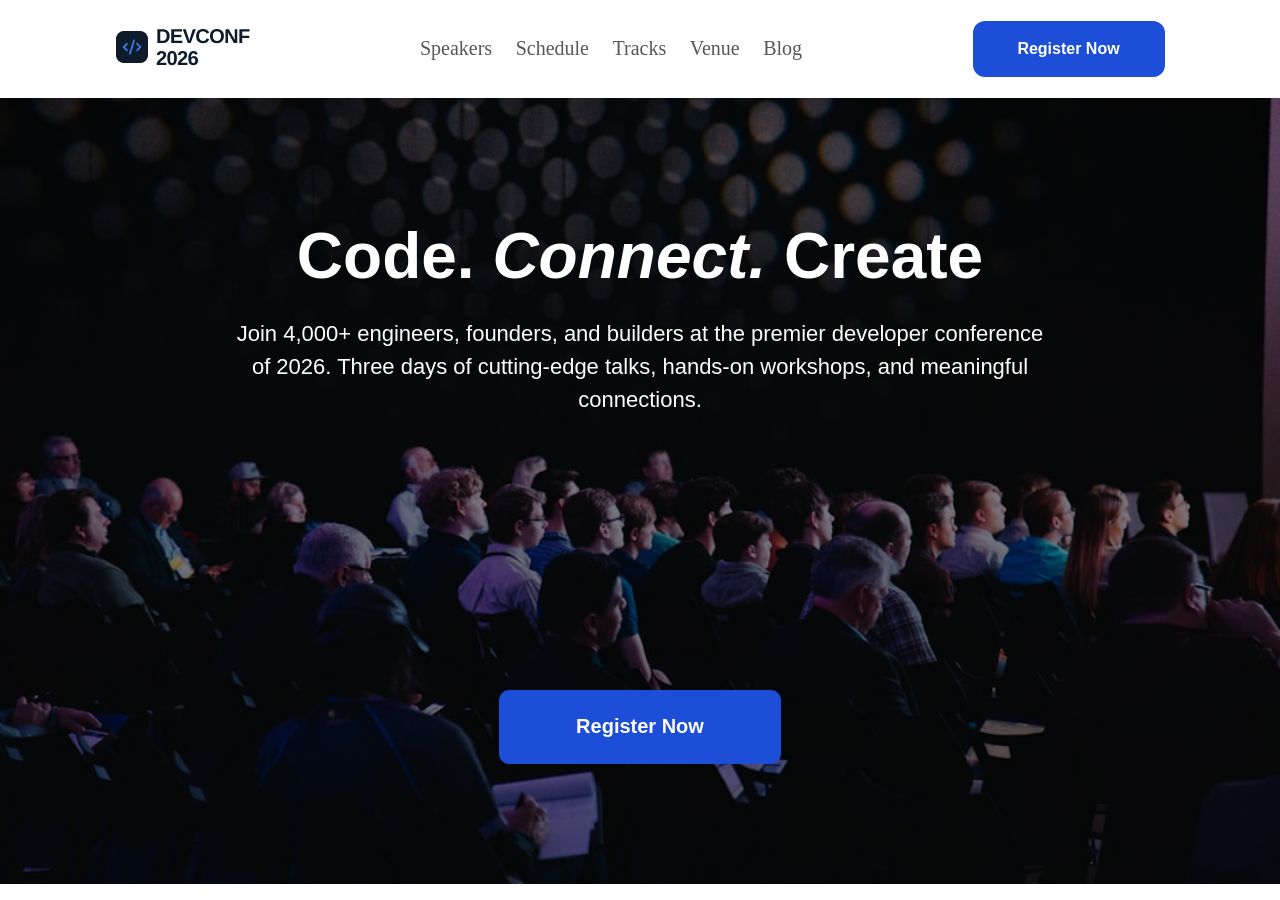
==== index.html @ 6b86a0ce "banner update" ====
<!DOCTYPE html>
<html lang="en">
<head>
    <meta charset="UTF-8">
    <meta name="viewport" content="width=device-width, initial-scale=1.0">
    <title>Document</title>
    <link rel="stylesheet" href="./style.css">
</head>
<body>
    <header>
        <section>
        <nav>
            <div class="logo">
                <img src="./assets/logo.png" alt="Devconf 2026 Logo">
            </div>
            <div>
            <ul class="nav-links">
                <li><a href="#">Speakers</a></li>
                <li><a href="#">Schedule</a></li>
                <li><a href="#">Tracks</a></li>
                <li><a href="#">Venue</a></li>
                <li><a href="#">Blog</a></li>
            </ul>
        </div>
        <div>
            <button class="register-btn">Register Now</button>
        </div>
        </nav>
        </section>
    </header>
    <!--banner-->
    <main>
        <section class="banner">
            <div class="banner-content">
                <h1>Code. <span class="italic-text">Connect.</span>&nbsp;Create </h1>
                <p>Join 4,000+ engineers, founders, 
                and builders at the premier developer 
                conference of 2026. Three days of cutting-edge
                talks, hands-on workshops, and meaningful 
                connections.</p>
                <button class="register-btn">Register Now</button>
            </div>

        </section>
    </main>
    
    
</body>
</html>
---- style.css ----
* {
    margin: 0;
    padding: 0;
    box-sizing: border-box;
}
nav{
    background-color: #ffffff;
    display: flex;
    justify-content: space-between;
    align-items: center;
    padding: 23.5px 115.5px 24.5px 115.5px;
    height: 50px;
    box-sizing: content-box;
}
.nav-links a{
    color: #575757;
    text-decoration: none;
    font-size: 20px;
}
ul{
    display: flex;
    justify-content: space-between;
    list-style-type: none;
    gap: 23.5px;
}
.register-btn{
    background-color: #1d4ed8;
    color: #ffffff;
    display: flex;
    justify-content: center;
    align-items: center;
    border-radius: 12px;
    width: 192px;
    height: 56px;
    border: none;
    font-size: 16px;
    font-weight: bold;
    font-family: sans-serif;
    cursor: pointer;
}
/* hero banner */
.banner{
    background-image: linear-gradient(rgba(0, 0, 0, 0.5), rgba(0, 0, 0, 0.5)), url('./assets/banner.jpg');
    background-size: cover;
    background-position: center;
    background-repeat: no-repeat;
    width: 100%;
    height:786px;
    
    display: flex;
    justify-content: center;
    align-items: center;
    text-align: center;
}
.banner-content h1{
    color:#ffffff;
    font-size: 64px;
    font-family: sans-serif;
    margin: 0;
}
.banner-content p{
    color:#ffffff;
    font-size: 22px;
    line-height: 1.5;
    font-family: Inter, sans-serif;
    margin: 0;
    max-width: 829px;
}
.italic-text{
    font-style: italic;
}
.banner-content .register-btn {
    width: 282px;
    height: 74px;
    background-color: #1d4ed8;
    color: #ffffff;
    border-radius: 10px;
    border: none;
    font-size: 20px;
    font-weight: bold;
    cursor: pointer;
    font-family: sans-serif;
    display: flex;
    justify-content: center;
    align-items: center;


    margin-top: 250px;
}
.banner-content{
    width: 830px;
    display: flex;
    flex-direction: column;
    justify-content: center;
    align-items: center;
    text-align: center;
    gap: 24px;
}
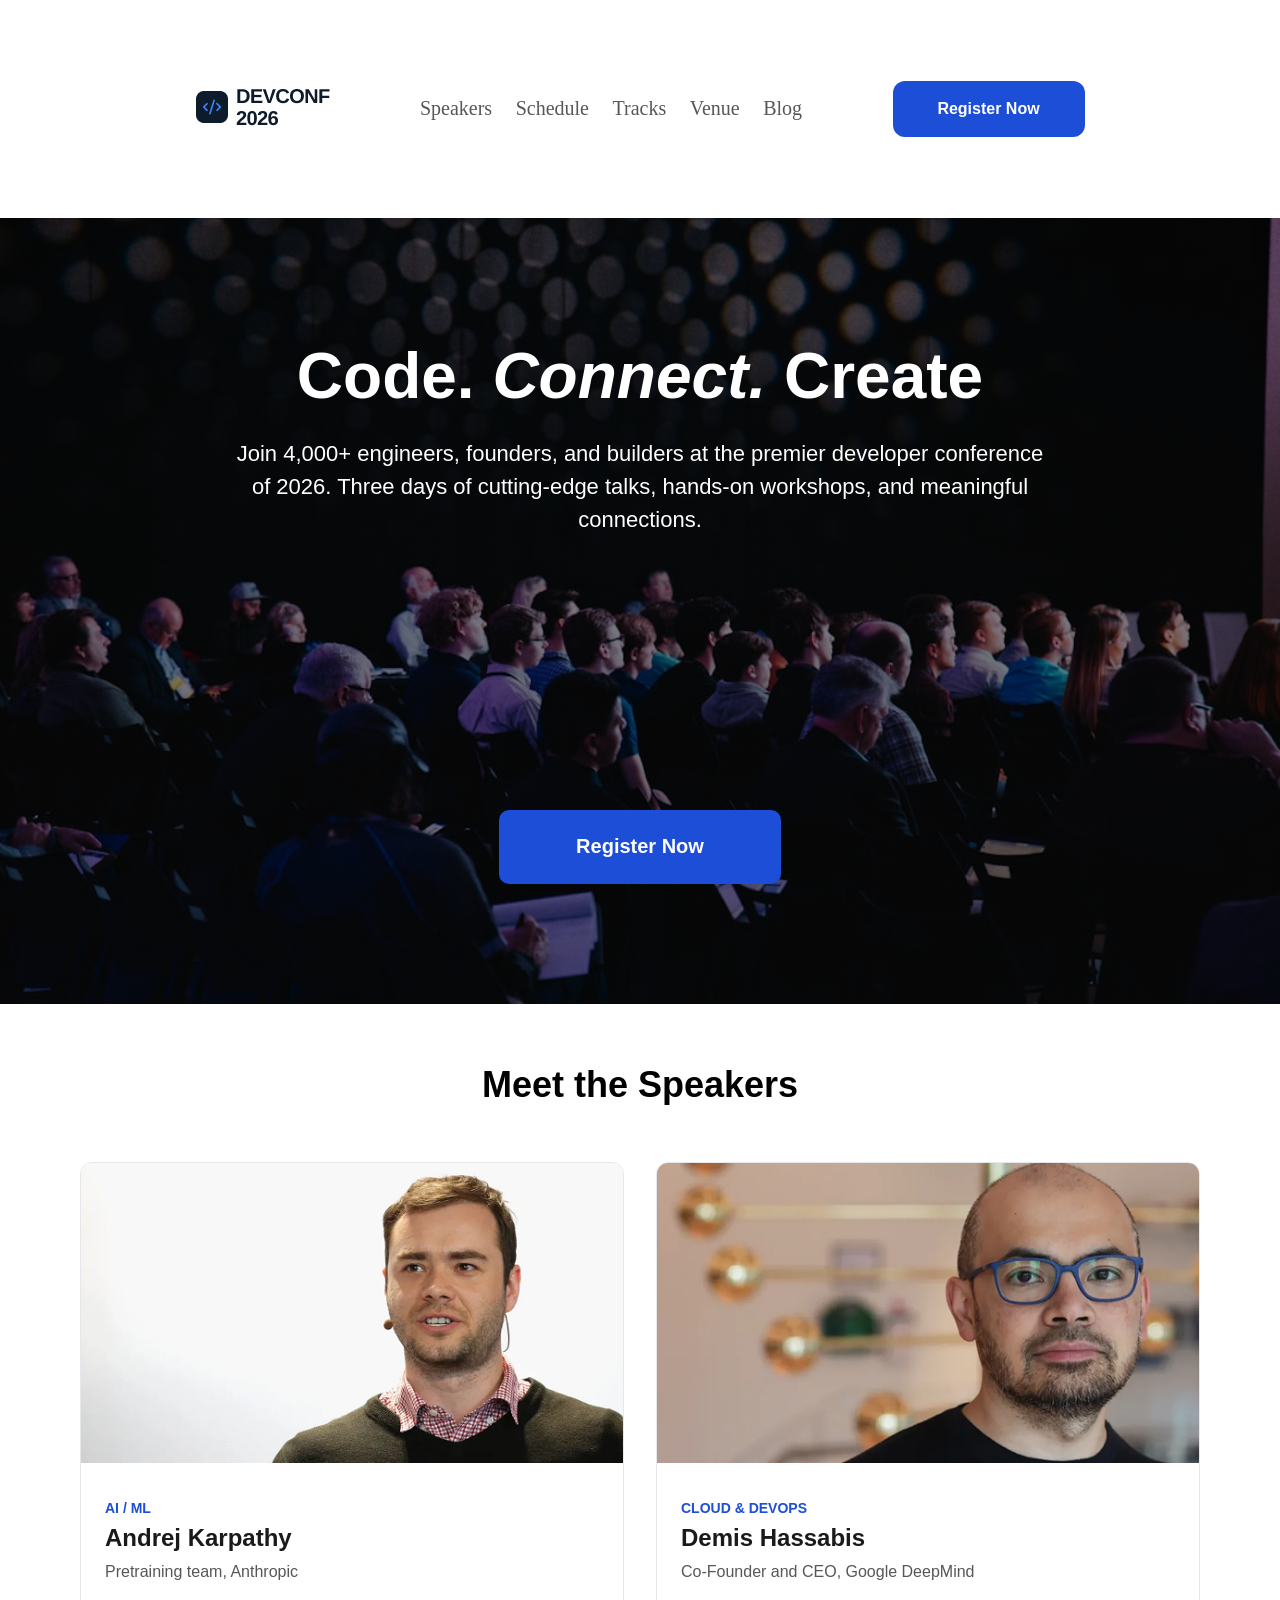
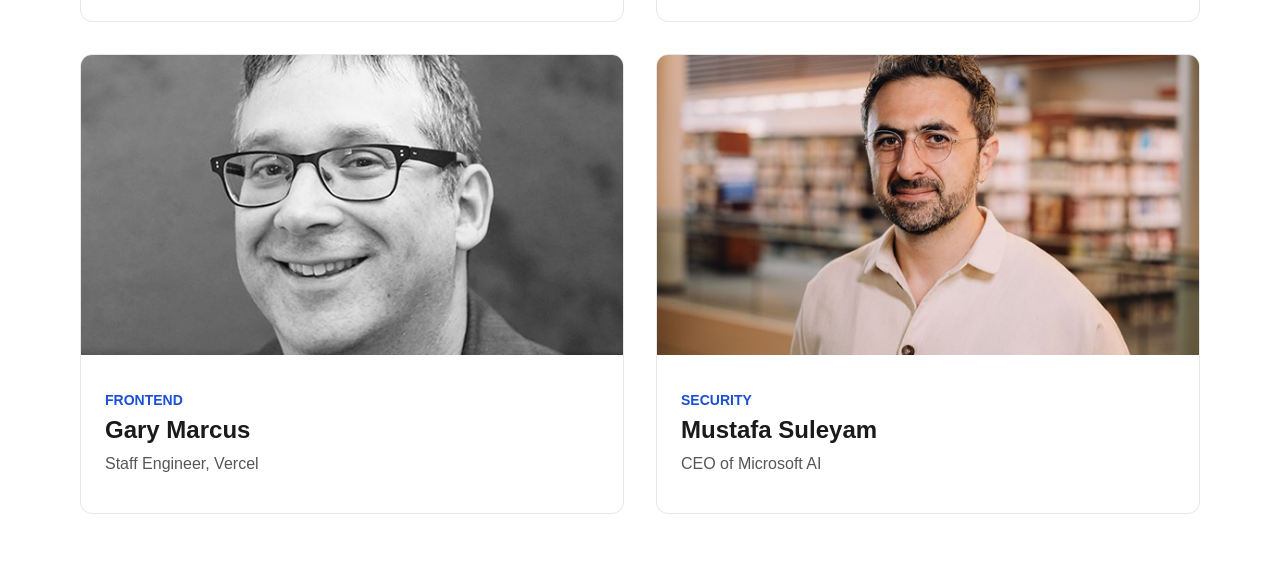
==== commit 9fbd6c4f: "meet the speaker" ====
--- a/index.html
+++ b/index.html
@@ -32,7 +32,9 @@
     <main>
         <section class="banner">
             <div class="banner-content">
-                <h1>Code. <span class="italic-text">Connect.</span>&nbsp;Create </h1>
+                <h1>Code. <span class="italic-text">Connect.</span>
+                <span class="create-text">Create</span>
+            </h1>
                 <p>Join 4,000+ engineers, founders, 
                 and builders at the premier developer 
                 conference of 2026. Three days of cutting-edge
@@ -43,6 +45,57 @@
 
         </section>
     </main>
+    <!--meet the speakers-->
+    <section>
+        <h2>Meet the Speakers</h2>
+        <div class="Speaker-grid">
+            <!--card 1-->
+            <div class="speaker-card">
+                <img src="./assets/andrej.png" alt="Speaker 1">
+                <div class="speaker-info">
+                    <span class="track">AI / ML</span>
+                    <h3 class="speaker-name">Andrej Karpathy</h3>
+                    <p class="speaker-title">Pretraining team, Anthropic</p>
+                </div>
+            </div>
+            <!--card 2-->
+            <div class="speaker-card">
+                <img src="./assets/demis.png" alt="Speaker 2">
+                <div class="speaker-info">
+                    <span class="track">CLOUD & DEVOPS</span>
+                    <h3 class="speaker-name">Demis Hassabis</h3>
+                    <p class="speaker-title">Co-Founder and CEO, Google DeepMind</p>
+                    </div>
+
+            </div>
+            <!--card 3-->
+            <div class="speaker-card">
+                <img src="./assets/gary.png" alt="Speaker 3">
+                <div class="speaker-info">
+                    <span class="track">FRONTEND</span>
+                    <h3 class="speaker-name">Gary Marcus</h3>
+                    <p class="speaker-title">Staff Engineer, Vercel</p>
+                </div>
+                </div>
+                <!--card 4-->
+                <div class="speaker-card">
+                    <img src="./assets/mustafa.png" alt="Speaker 4">
+                    <div class="speaker-info">
+                        <span class="track">SECURITY</span>
+                        <h3 class="speaker-name">Mustafa Suleyam</h3>
+                        <p class="speaker-title">CEO of Microsoft AI</p>
+                    </div>
+                
+
+            
+        </div>
+
+
+    </section>
+
+
+
+
     
     
 </body>
--- a/style.css
+++ b/style.css
@@ -96,3 +96,74 @@
     text-align: center;
     gap: 24px;
 }
+/* meet the speakers */
+
+section{
+    max-width: 1440px;
+    margin: 0 auto;
+    padding: 60px 80px;
+}
+
+h2 {
+    text-align: center;
+    font-size: 36px;
+    font-weight: bold;
+    color: #000102;
+    margin-bottom: 56px;
+    font-family: sans-serif;
+}
+
+/*2x2 grid */
+.Speaker-grid {
+    display: grid;
+    grid-template-columns: repeat(2, 1fr);
+    gap: 32px;
+    justify-items: center;
+}
+.speaker-card {
+    width: 100%;
+    max-width: 644px;
+    height: 460px;
+    background-color: #ffffff;
+    border: 1px solid #e5e7eb;
+    border-radius: 12px;
+    overflow: hidden;
+    display: flex;
+    flex-direction: column;
+}
+.speaker-card img {
+    width: 100%;
+    height: 300px;
+    object-fit: cover;
+    display: block;
+}
+.speaker-info {
+    padding: 24px;
+    font-family: sans-serif;
+    display: flex;
+    flex-direction: column;
+    justify-content: center;
+    flex-grow: 1;
+}
+.track {
+    display: block;
+    font-size: 14px;
+    font-weight: bold;
+    color: #1d4ed8;
+    text-transform: uppercase;
+    letter-spacing: 0.5;
+    margin-bottom: 8px;
+}
+.speaker-name {
+    margin: 0 0 8px 0;
+    font-size: 24px;
+    font-weight: bold;
+    color: #1a1a1a;
+}
+.speaker-title{
+    margin: 0;
+    font-size: 16px;
+    color: #575757;
+    line-height: 1.5;
+
+}
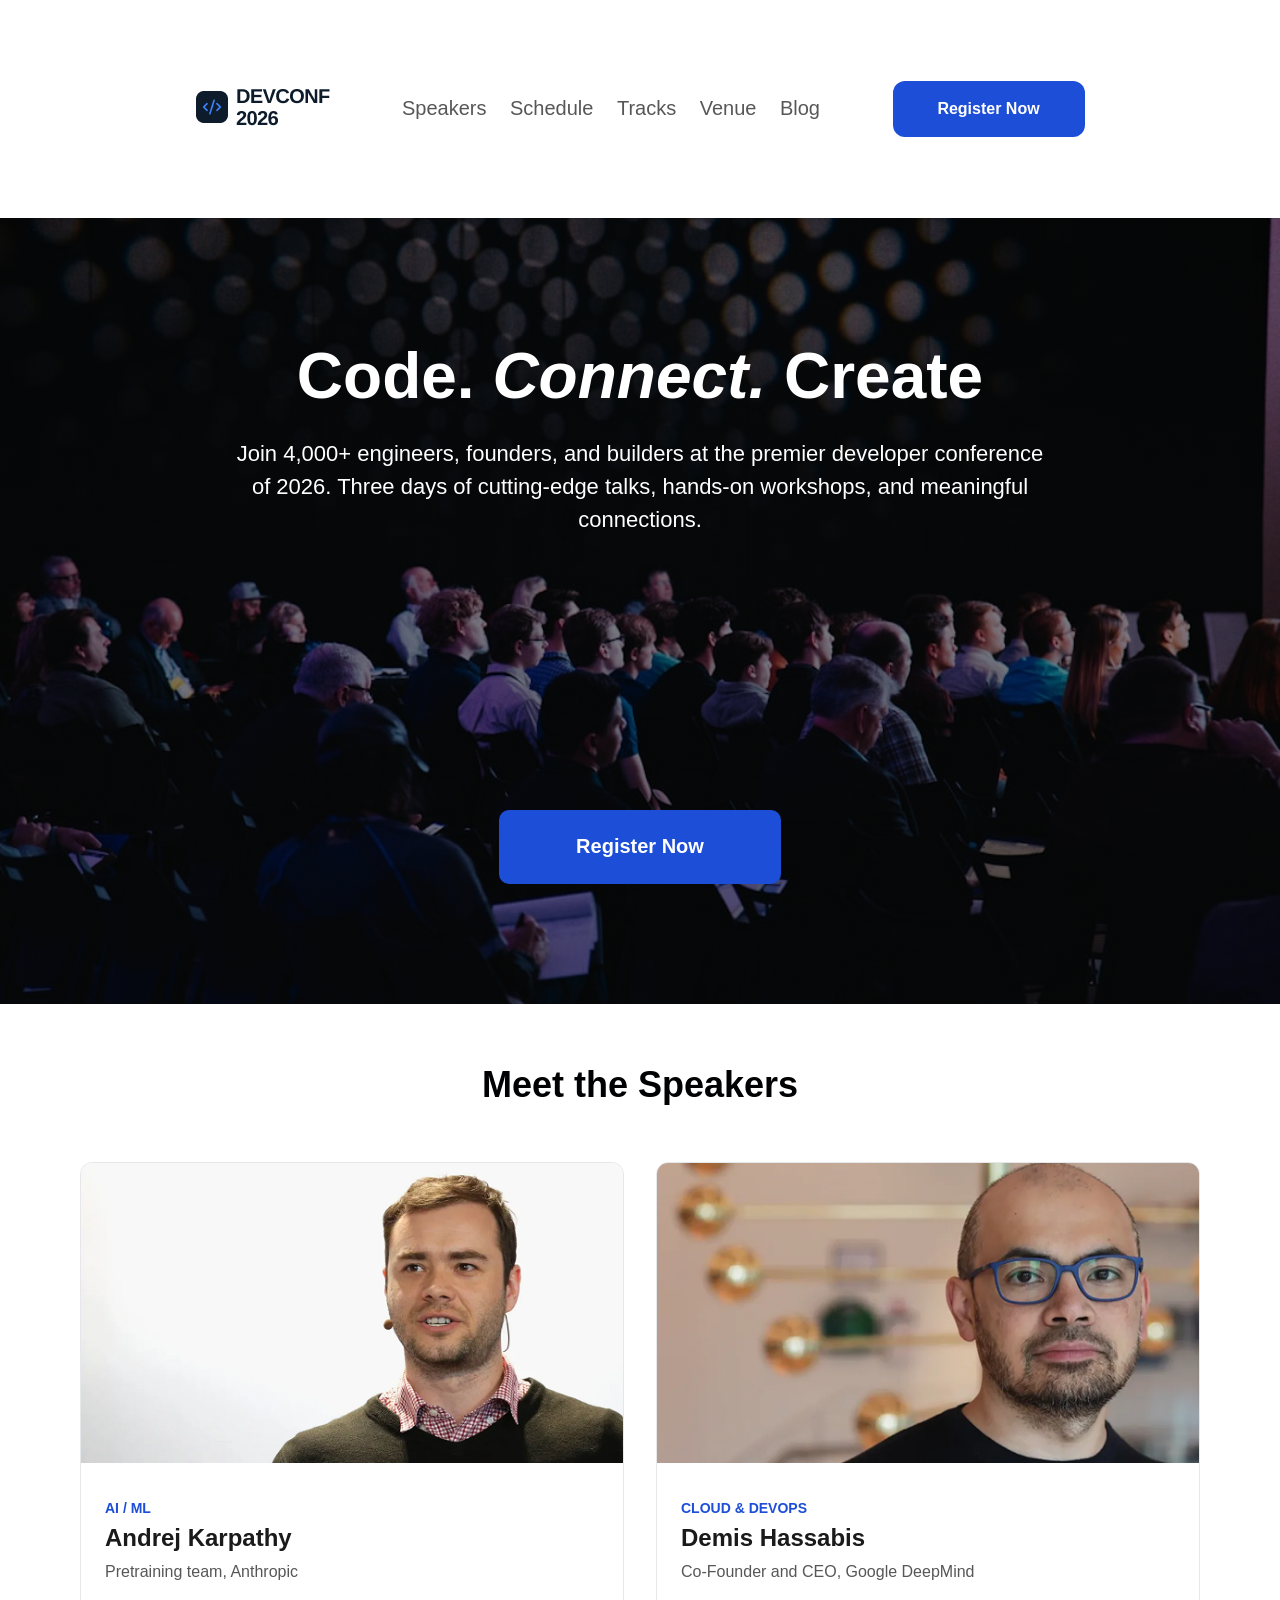
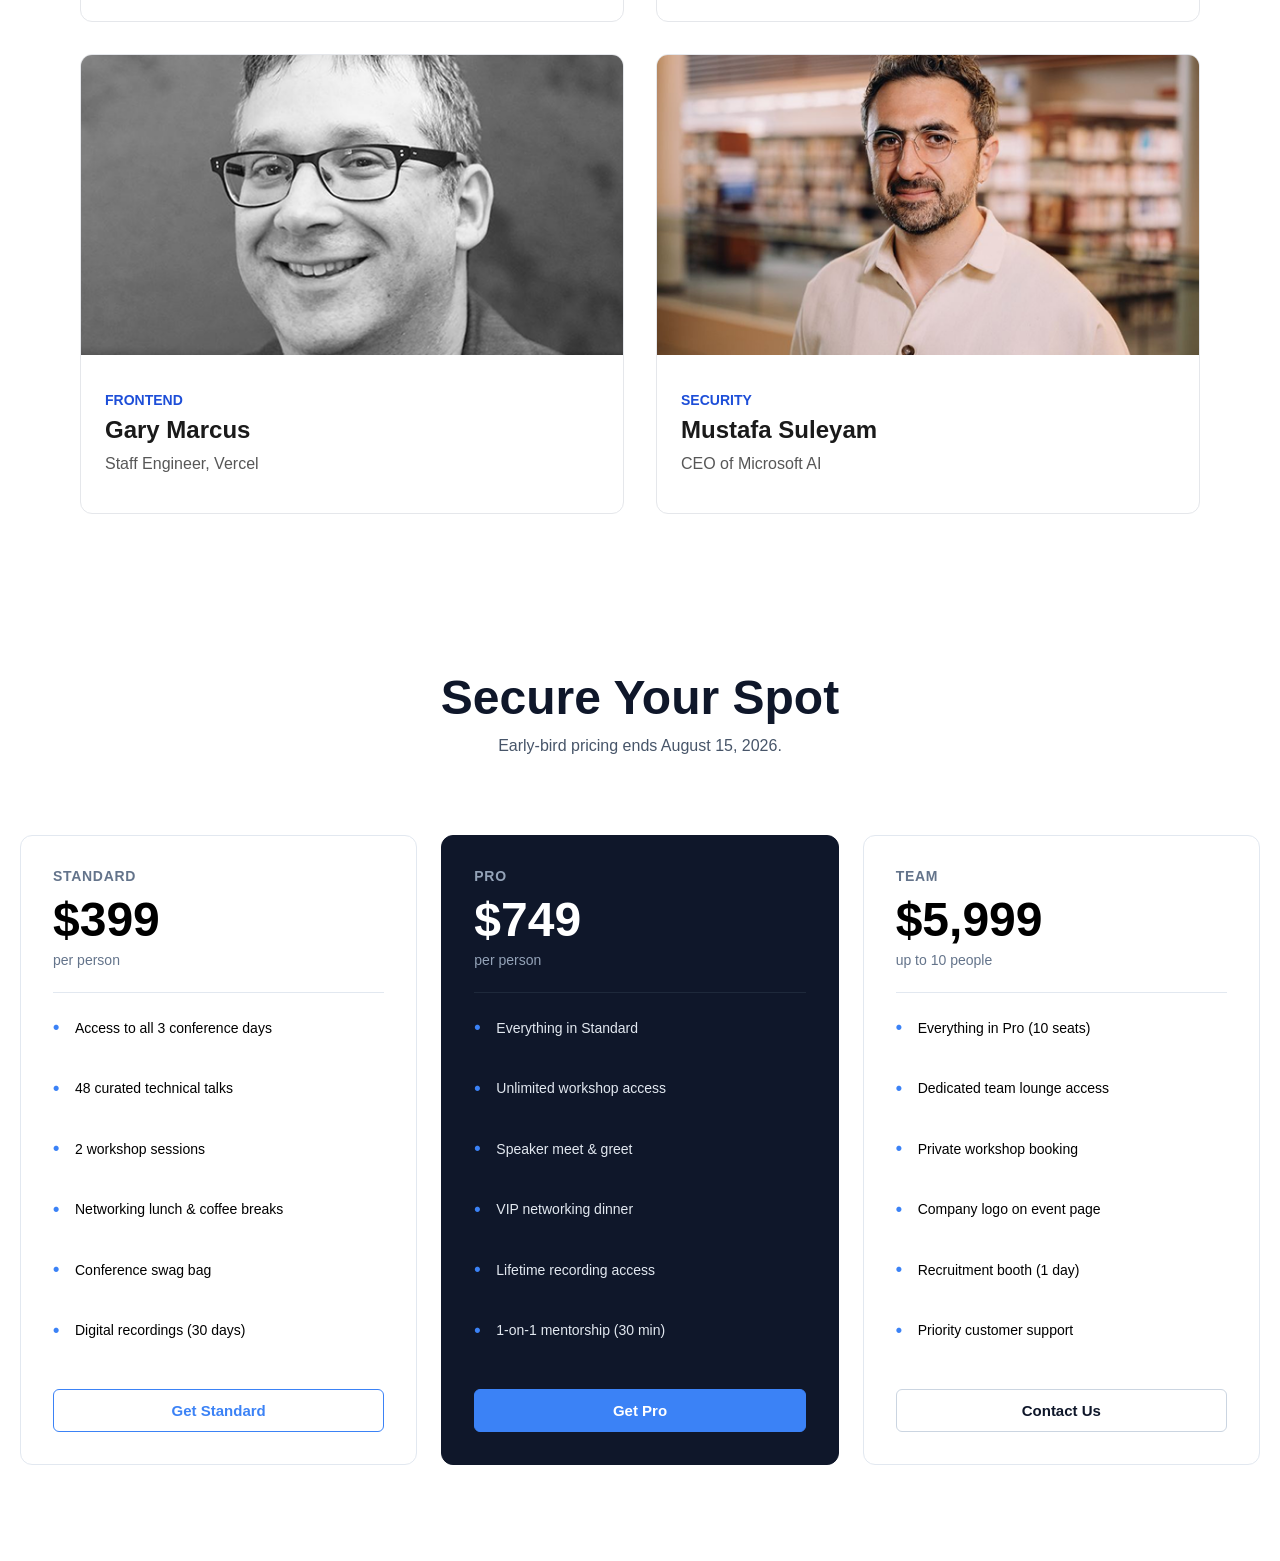
==== commit 69bcd28e: "card update" ====
--- a/index.html
+++ b/index.html
@@ -77,20 +77,89 @@
                     <p class="speaker-title">Staff Engineer, Vercel</p>
                 </div>
                 </div>
-                <!--card 4-->
-                <div class="speaker-card">
-                    <img src="./assets/mustafa.png" alt="Speaker 4">
-                    <div class="speaker-info">
-                        <span class="track">SECURITY</span>
-                        <h3 class="speaker-name">Mustafa Suleyam</h3>
-                        <p class="speaker-title">CEO of Microsoft AI</p>
-                    </div>
-                
-
-            
+            <!--card 4-->
+            <div class="speaker-card">
+                <img src="./assets/mustafa.png" alt="Speaker 4">
+                <div class="speaker-info">
+                    <span class="track">SECURITY</span>
+                    <h3 class="speaker-name">Mustafa Suleyam</h3>
+                    <p class="speaker-title">CEO of Microsoft AI</p>
+                </div>
+            </div>
         </div>
 
 
+    </section>
+
+    <!--secure spot section-->
+
+    <section class="pricing-section">
+        <div class="pricing-header">
+            <h2>
+                Secure Your Spot
+            </h2>
+            <p>
+                Early-bird pricing ends August 15, 2026.
+            </p>
+            </div>
+
+            <div class="pricing-cards">
+                <div class="card">
+                <!--standard-->
+                <div class="plan-name">STANDARD</div>
+                <div class="plan-price">$399</div>
+                <div class="plan-subtitle">per person</div>
+                <hr class="divider">
+                <ul class="features">
+                    <li>Access to all 3 conference days</li>
+                    <li>48 curated technical talks</li>
+                    <li>2 workshop sessions</li>
+                    <li>Networking lunch & coffee breaks</li>
+                    <li>Conference swag bag</li>
+                    <li>Digital recordings (30 days)</li>
+
+                </ul>
+                <a href="#" class="btn btn-standard">Get Standard</a>
+                </div>
+
+            <!--pro plan-->
+            <div class="card pro">
+                <div class="plan-name">PRO</div>
+                <div class="plan-price">$749</div>
+                <div class="plan-subtitle">per person</div>
+                <hr class="divider">
+                <ul class="features">
+                <li>Everything in Standard</li>
+                <li>Unlimited workshop access</li>
+                <li>Speaker meet & greet</li>
+                <li>VIP networking dinner</li>
+                <li>Lifetime recording access</li>
+                <li>1-on-1 mentorship (30 min)</li>
+
+                </ul>
+                <a href="#" class="btn btn-pro">Get Pro</a>
+
+
+            </div>
+
+            <!--team plan-->
+            <div class="card">
+                <div class="plan-name">TEAM</div>
+                <div class="plan-price">$5,999</div>
+                <div class="plan-subtitle">up to 10 people</div>
+                <hr class="divider">
+                <ul class="features">
+                    <li>Everything in Pro (10 seats)</li>
+                    <li>Dedicated team lounge access</li>
+                    <li>Private workshop booking</li>
+                    <li>Company logo on event page</li>
+                    <li>Recruitment booth (1 day)</li>
+                    <li>Priority customer support</li>
+
+                </ul>
+                <a href="#" class="btn btn-team">Contact Us</a>
+            </div>
+        </div>
     </section>
 
 
--- a/style.css
+++ b/style.css
@@ -2,6 +2,9 @@
     margin: 0;
     padding: 0;
     box-sizing: border-box;
+}
+body {
+    font-family: 'Inter', sans-serif;
 }
 nav{
     background-color: #ffffff;
@@ -166,4 +169,158 @@
     color: #575757;
     line-height: 1.5;
 
+}
+
+
+.pricing-section{
+    max-width: 1320px;
+    margin: 0 auto;
+    padding: 96px 20px;
+    text-align: center;
+
+}
+.pricing-header h2{
+    font-size: 48px;
+    font-weight: 700;
+    margin: 0 0 12px 0;
+    color: #0f172a;
+
+}
+.pricing-header p{
+    font-size: 16px;
+    color: #475569;
+    margin: 0 0 80px 0;
+
+}
+.pricing-cards {
+    display: flex;
+    flex-direction: column;
+    gap: 24px;
+    justify-content: center;
+    align-items: stretch;
+}
+@media (min-width: 768px) {
+    .pricing-cards {
+        flex-direction: row;
+    }
+}
+
+.card {
+    background: #ffffff;
+    border: 1px solid #e2e8f0;
+    border-radius: 12px;
+    padding: 32px;
+    flex: 1;
+    max-width: 400px;
+    margin: 0 auto;
+    text-align: left;
+    display: flex;
+    flex-direction: column;
+}
+
+/* Highlighted Pro Card */
+.card.pro {
+    background: #0f172a;
+    color: #ffffff;
+    border-color: #0f172a;
+}
+
+.plan-name {
+    font-size: 14px;
+    font-weight: 600;
+    text-transform: uppercase;
+    letter-spacing: 0.05em;
+    color: #64748b;
+    margin-bottom: 12px;
+}
+.card.pro .plan-name {
+    color: #94a3b8;
+}
+
+.plan-price {
+    font-size: 48px;
+    font-weight: 700;
+    margin: 0;
+    line-height: 1;
+}
+
+.plan-subtitle {
+    font-size: 14px;
+    color: #64748b;
+    margin-top: 8px;
+    margin-bottom: 24px;
+}
+.card.pro .plan-subtitle {
+    color: #94a3b8;
+}
+
+.divider {
+    height: 1px;
+    background: #e2e8f0;
+    margin: 0 0 24px 0;
+    border: none;
+}
+.card.pro .divider {
+    background: #1e293b;
+}
+
+/* Feature Lists */
+.features {
+    list-style: none;
+    padding: 0;
+    margin: 0 0 32px 0;
+    flex-grow: 1;
+    display: flex;
+    flex-direction: column;
+}
+.features li {
+    font-size: 14px;
+    margin-bottom: 16px;
+    display: flex;
+    align-items: center;
+}
+.features li::before {
+    content: "•";
+    color: #3b82f6;
+    font-size: 18px;
+    font-weight: bold;
+    display: inline-block;
+    width: 1em;
+    margin-right: 4px;
+}
+.card.pro .features li {
+    color: #e2e8f0;
+}
+
+.btn {
+    display: block;
+    width: 100%;
+    padding: 12px 0;
+    text-align: center;
+    border-radius: 6px;
+    font-weight: 600;
+    font-size: 15px;
+    cursor: pointer;
+    text-decoration: none;
+}
+.btn-standard {
+    background: #ffffff;
+    color: #3b82f6;
+    border: 1px solid #3b82f6;
+}
+.btn-standard:hover {
+    background: #eff6ff;
+}
+.btn-pro {
+    background: #3b82f6;
+    color: #ffffff;
+    border: 1px solid #3b82f6;
+}
+.btn-team {
+    background: #ffffff;
+    color: #0f172a;
+    border: 1px solid #cbd5e1;
+}
+.btn-team:hover {
+    background: #f8fafc;
 }
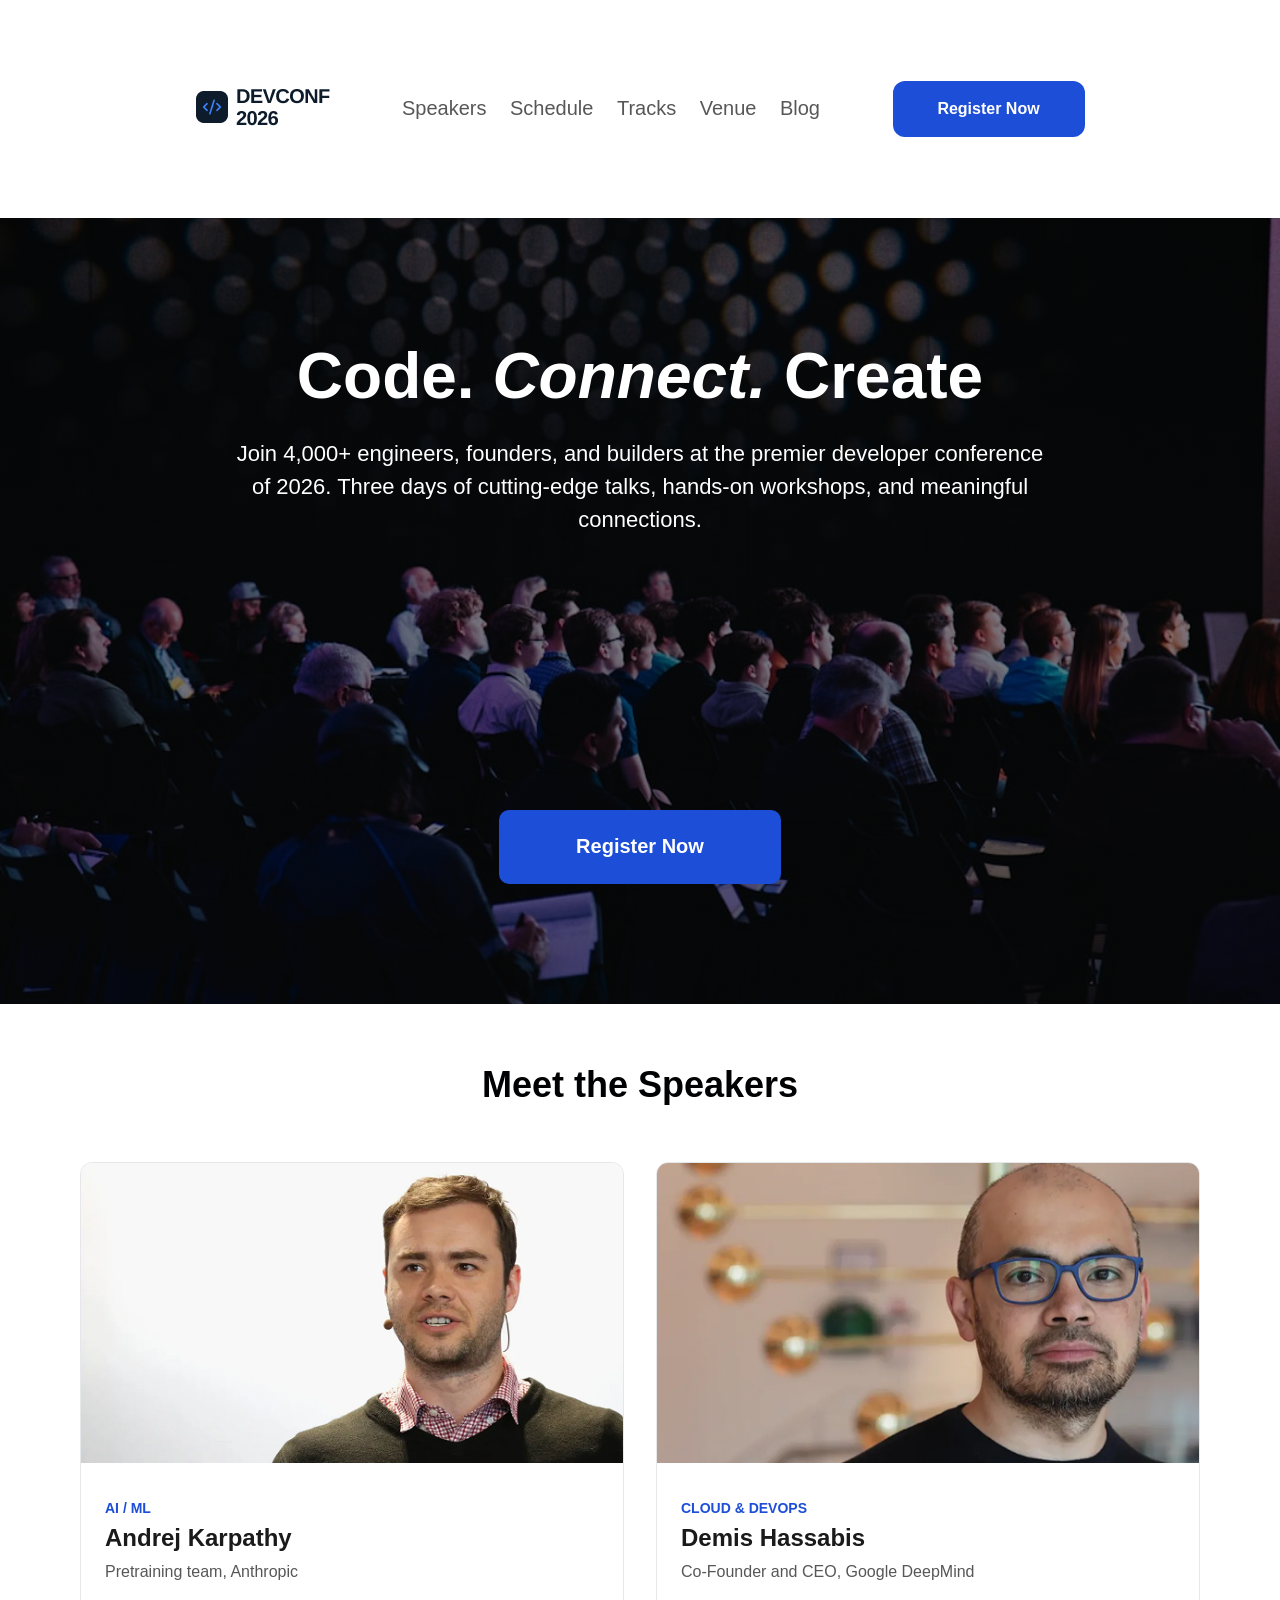
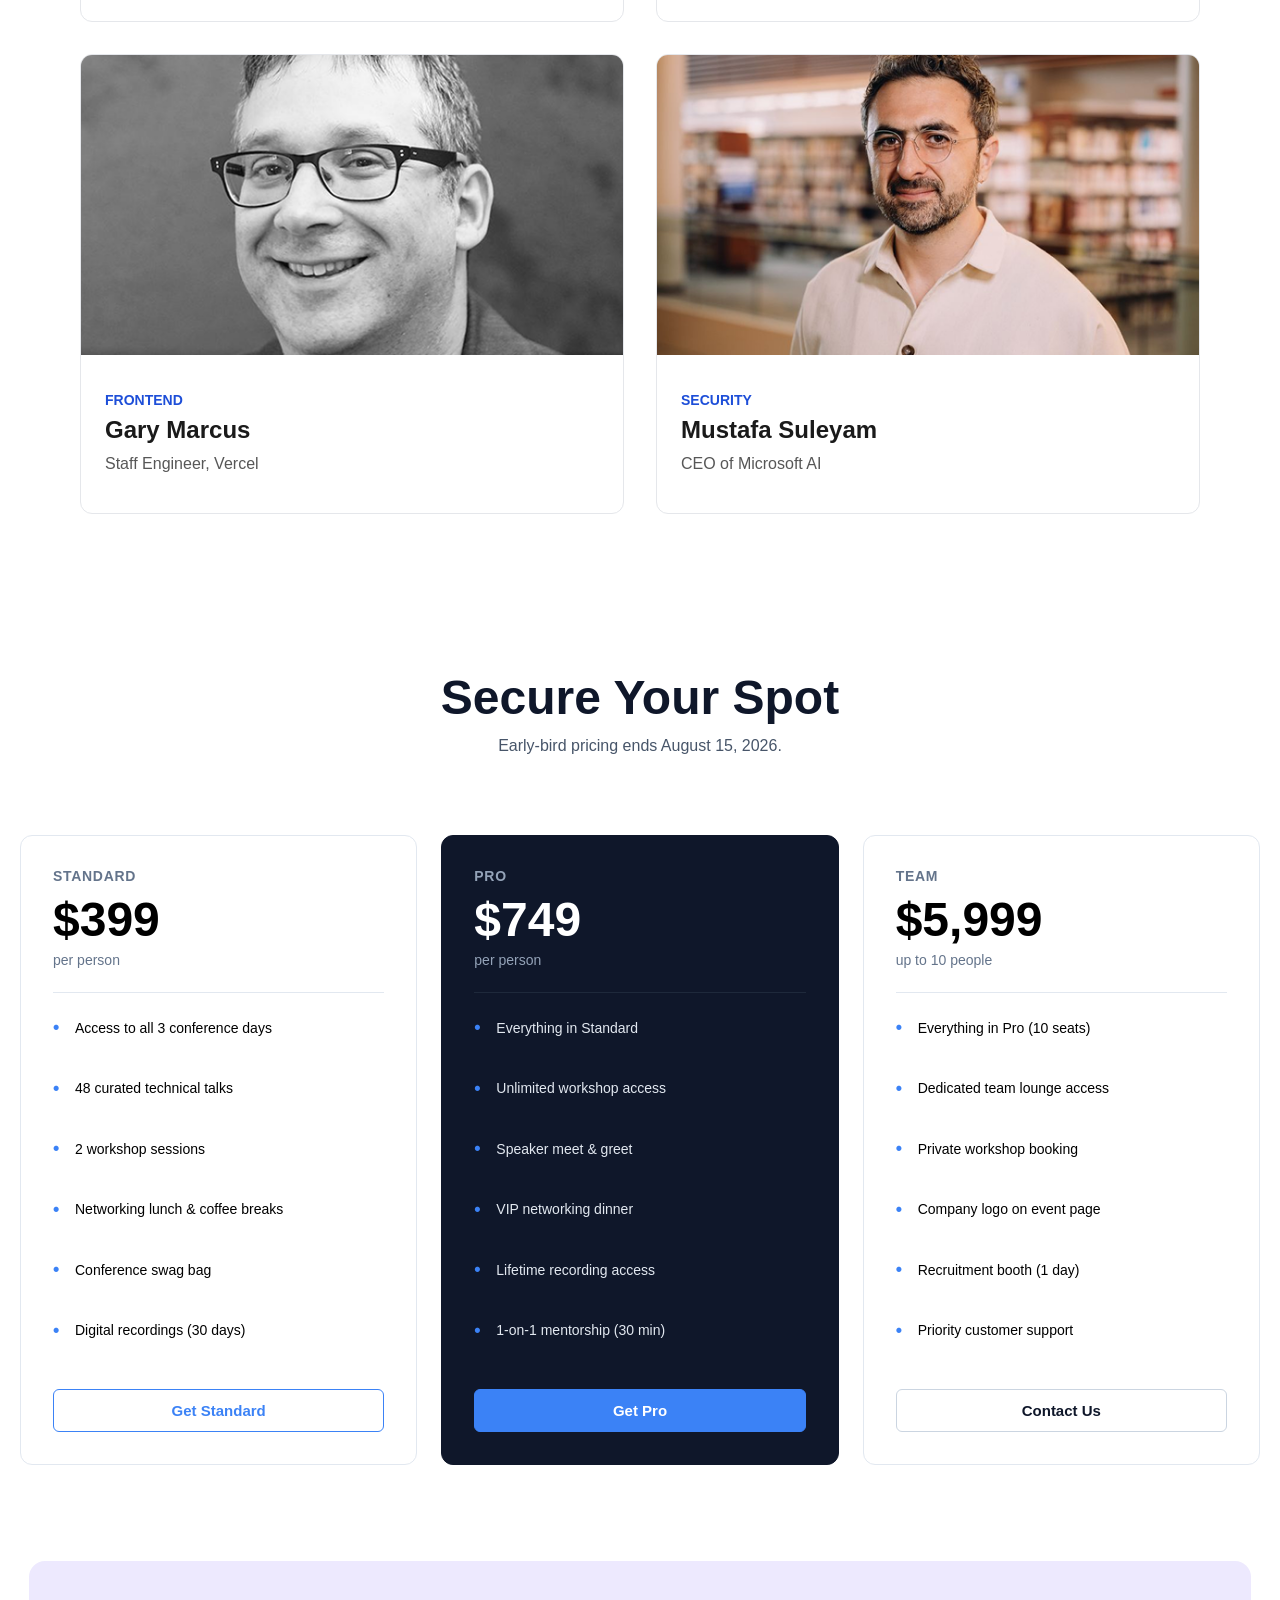
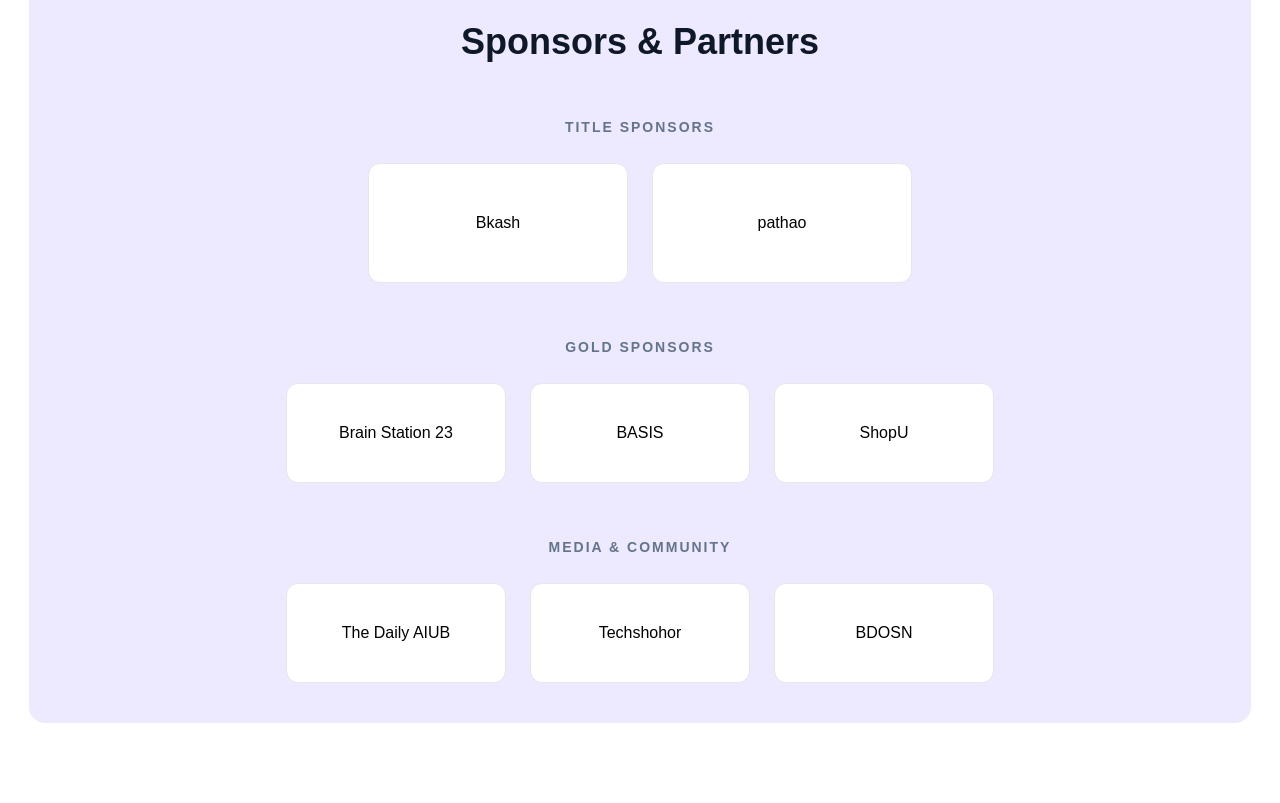
==== commit 9a221255: "update ai section" ====
--- a/index.html
+++ b/index.html
@@ -119,7 +119,7 @@
                     <li>Digital recordings (30 days)</li>
 
                 </ul>
-                <a href="#" class="btn btn-standard">Get Standard</a>
+                <button type="button" class="btn btn-standard">Get Standard</button>
                 </div>
 
             <!--pro plan-->
@@ -137,7 +137,7 @@
                 <li>1-on-1 mentorship (30 min)</li>
 
                 </ul>
-                <a href="#" class="btn btn-pro">Get Pro</a>
+                <button type="button" class="btn btn-pro">Get Pro</button>
 
 
             </div>
@@ -157,9 +157,59 @@
                     <li>Priority customer support</li>
 
                 </ul>
-                <a href="#" class="btn btn-team">Contact Us</a>
-            </div>
-        </div>
+                <button type="button" class="btn btn-team">Contact Us</button>
+            </div>
+        </div>
+    </section>
+
+    <!--Sporsors & Partners -->
+    <section class="sponsors">
+        <h2>Sponsors & Partners</h2>
+
+        <!--title sponsors-->
+        <div class="sponsor-tier">
+            <h3 class="tier-title">Title Sponsors</h3>
+            <div class="sponsor-grid title-sponsors">
+                <div class="sponsor-card bkash-card">
+                    <!--add img-->
+                    Bkash
+
+                </div>
+                <div class="sponsor-card pathao-card">
+                    <!--add img pathao-->
+                    pathao
+
+                </div>
+
+            </div>
+
+        </div>
+
+        <!--gold-->
+
+        <div class="sponsor-tier">
+            <h3 class="tier-title">Gold Sponsors</h3>
+            <div class="sponsor-grid gold-sponsors">
+                <div class="sponsor-card gold-card"> Brain Station 23</div>
+                <div class="sponsor-card gold-card">BASIS</div>
+                <div class="sponsor-card gold-card">ShopU</div>
+
+            </div>
+
+        </div>
+
+        <!--media & communityu-->
+        <div class="sponsor-tier">
+            <h3 class="tier-title">Media & Community</h3>
+            <div class="sponsor-grid media-sponsors">
+                <div class="sponsor-card media-card-blue">The Daily AIUB</div>
+                <div class="sponsor-card media-card-dashed">Techshohor</div>
+                <div class="sponsor-card media-card-dashed">BDOSN</div>
+
+            </div>
+
+        </div>
+
     </section>
 
 
--- a/style.css
+++ b/style.css
@@ -308,9 +308,6 @@
     color: #3b82f6;
     border: 1px solid #3b82f6;
 }
-.btn-standard:hover {
-    background: #eff6ff;
-}
 .btn-pro {
     background: #3b82f6;
     color: #ffffff;
@@ -323,4 +320,118 @@
 }
 .btn-team:hover {
     background: #f8fafc;
-}+}
+/* =========================================
+   Sponsors & Partners Section
+========================================= */
+
+.sponsors {
+    width: 95.4%;
+    max-width: 1479px;
+    margin: 0 auto 80px auto;
+    padding: 60px 16px 40px;
+    background-color: #ede9fe;
+    border-radius: 16px;
+    text-align: center;
+}
+
+/* Section Heading */
+
+.sponsors h2 {
+    font-size: 36px;
+    font-weight: 700;
+    color: #0f172a;
+    margin-bottom: 56px;
+    font-family: sans-serif;
+}
+
+/* Sponsor Tier */
+
+.sponsor-tier {
+    margin-bottom: 56px;
+}
+
+.sponsor-tier:last-child {
+    margin-bottom: 0;
+}
+
+.tier-title {
+    font-size: 14px;
+    font-weight: 700;
+    color: #64748b;
+    text-transform: uppercase;
+    letter-spacing: 2px;
+    margin-bottom: 28px;
+    font-family: sans-serif;
+}
+
+/* Sponsor Grid */
+
+.sponsor-grid {
+    display: flex;
+    justify-content: center;
+    align-items: center;
+    gap: 24px;
+    flex-wrap: wrap;
+}
+
+/* Sponsor Card */
+
+.sponsor-card {
+    display: flex;
+    justify-content: center;
+    align-items: center;
+    width: 220px;
+    height: 100px;
+    background: #ffffff;
+    border: 1px solid #e5e7eb;
+    border-radius: 12px;
+    transition: all .3s ease;
+}
+
+.sponsor-card:hover {
+    transform: translateY(-5px);
+    box-shadow: 0 10px 20px rgba(0, 0, 0, .08);
+    cursor: pointer;
+}
+
+/* Logo */
+
+.sponsor-card img {
+    max-width: 70%;
+    max-height: 50px;
+    object-fit: contain;
+}
+
+/* ==========================
+   Title Sponsors
+========================== */
+
+.title-sponsors .sponsor-card {
+    width: 260px;
+    height: 120px;
+}
+
+.title-sponsors .sponsor-card img {
+    max-width: 75%;
+    max-height: 65px;
+}
+
+/* ==========================
+   Gold Sponsors
+========================== */
+
+.gold-card {
+    width: 220px;
+    height: 100px;
+}
+
+/* ==========================
+   Media & Community
+========================== */
+
+.media-card-blue,
+.media-card-dashed {
+    width: 220px;
+    height: 100px;
+}
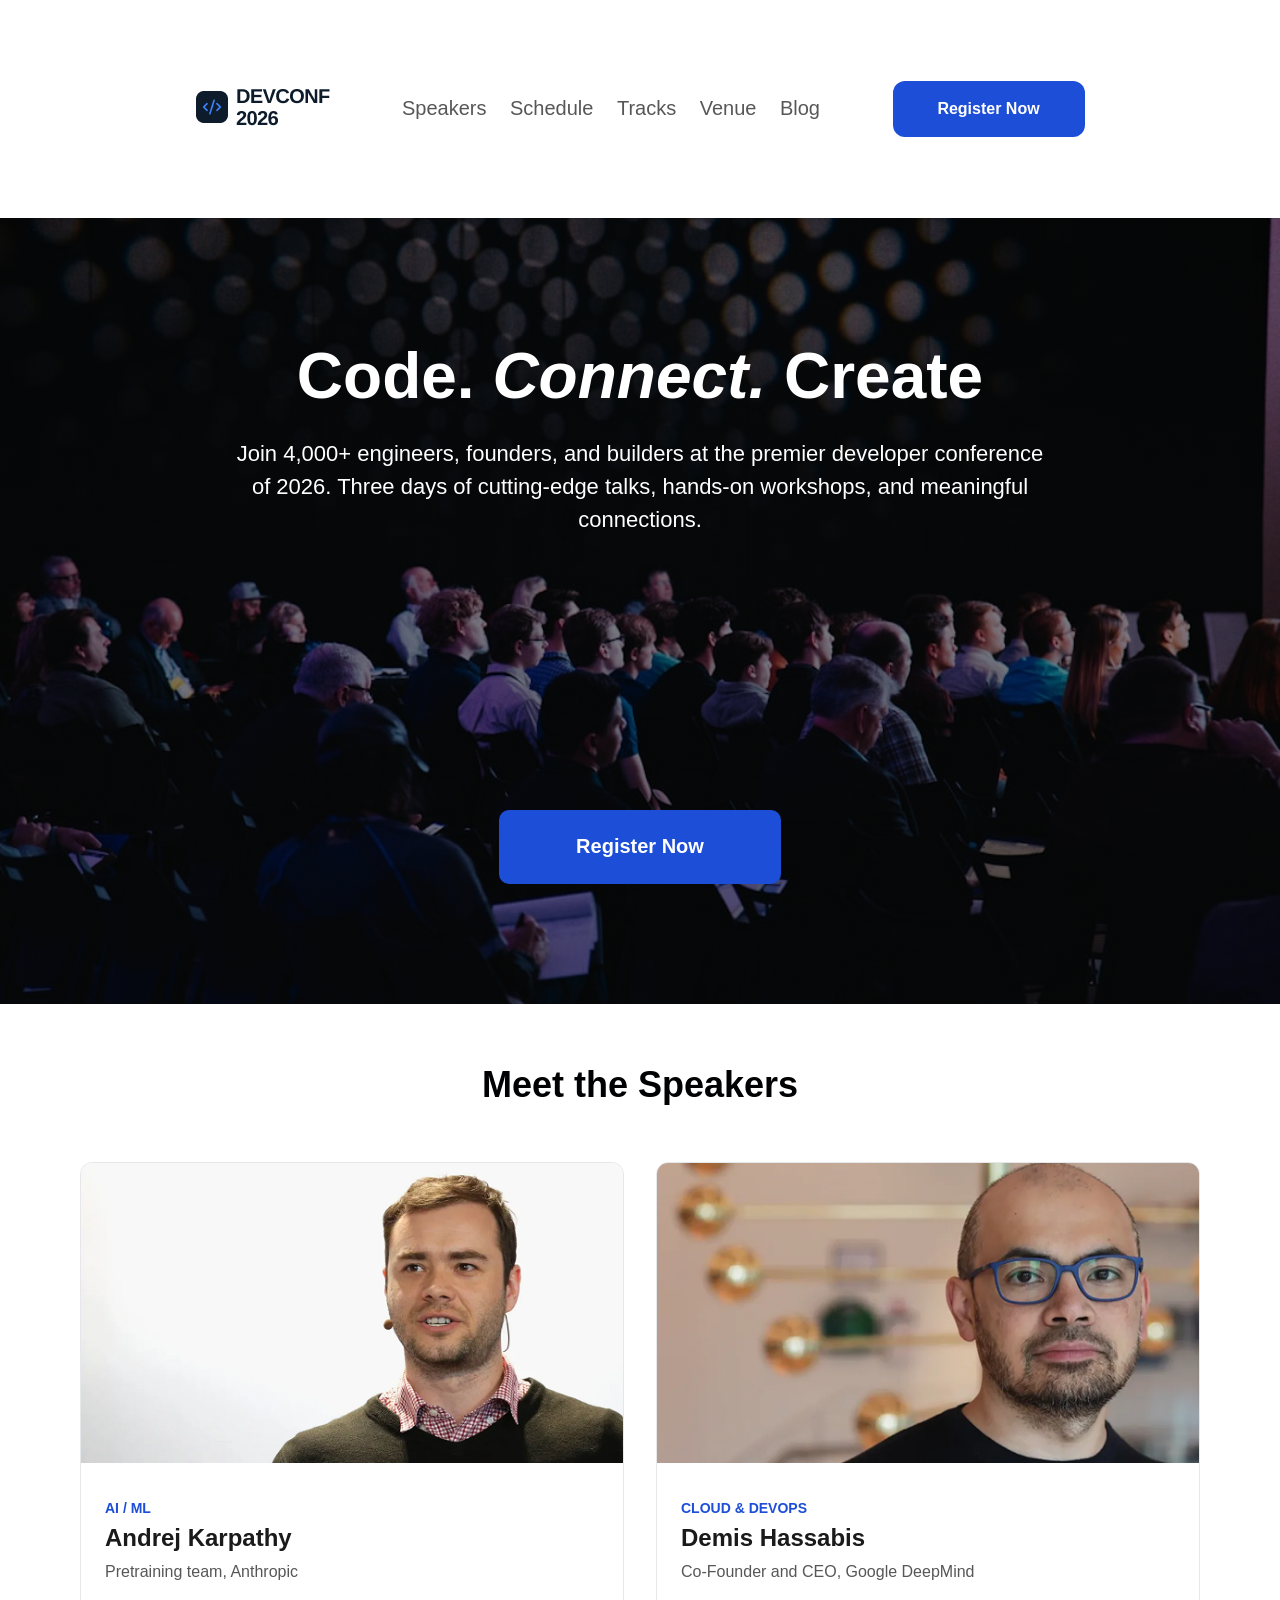
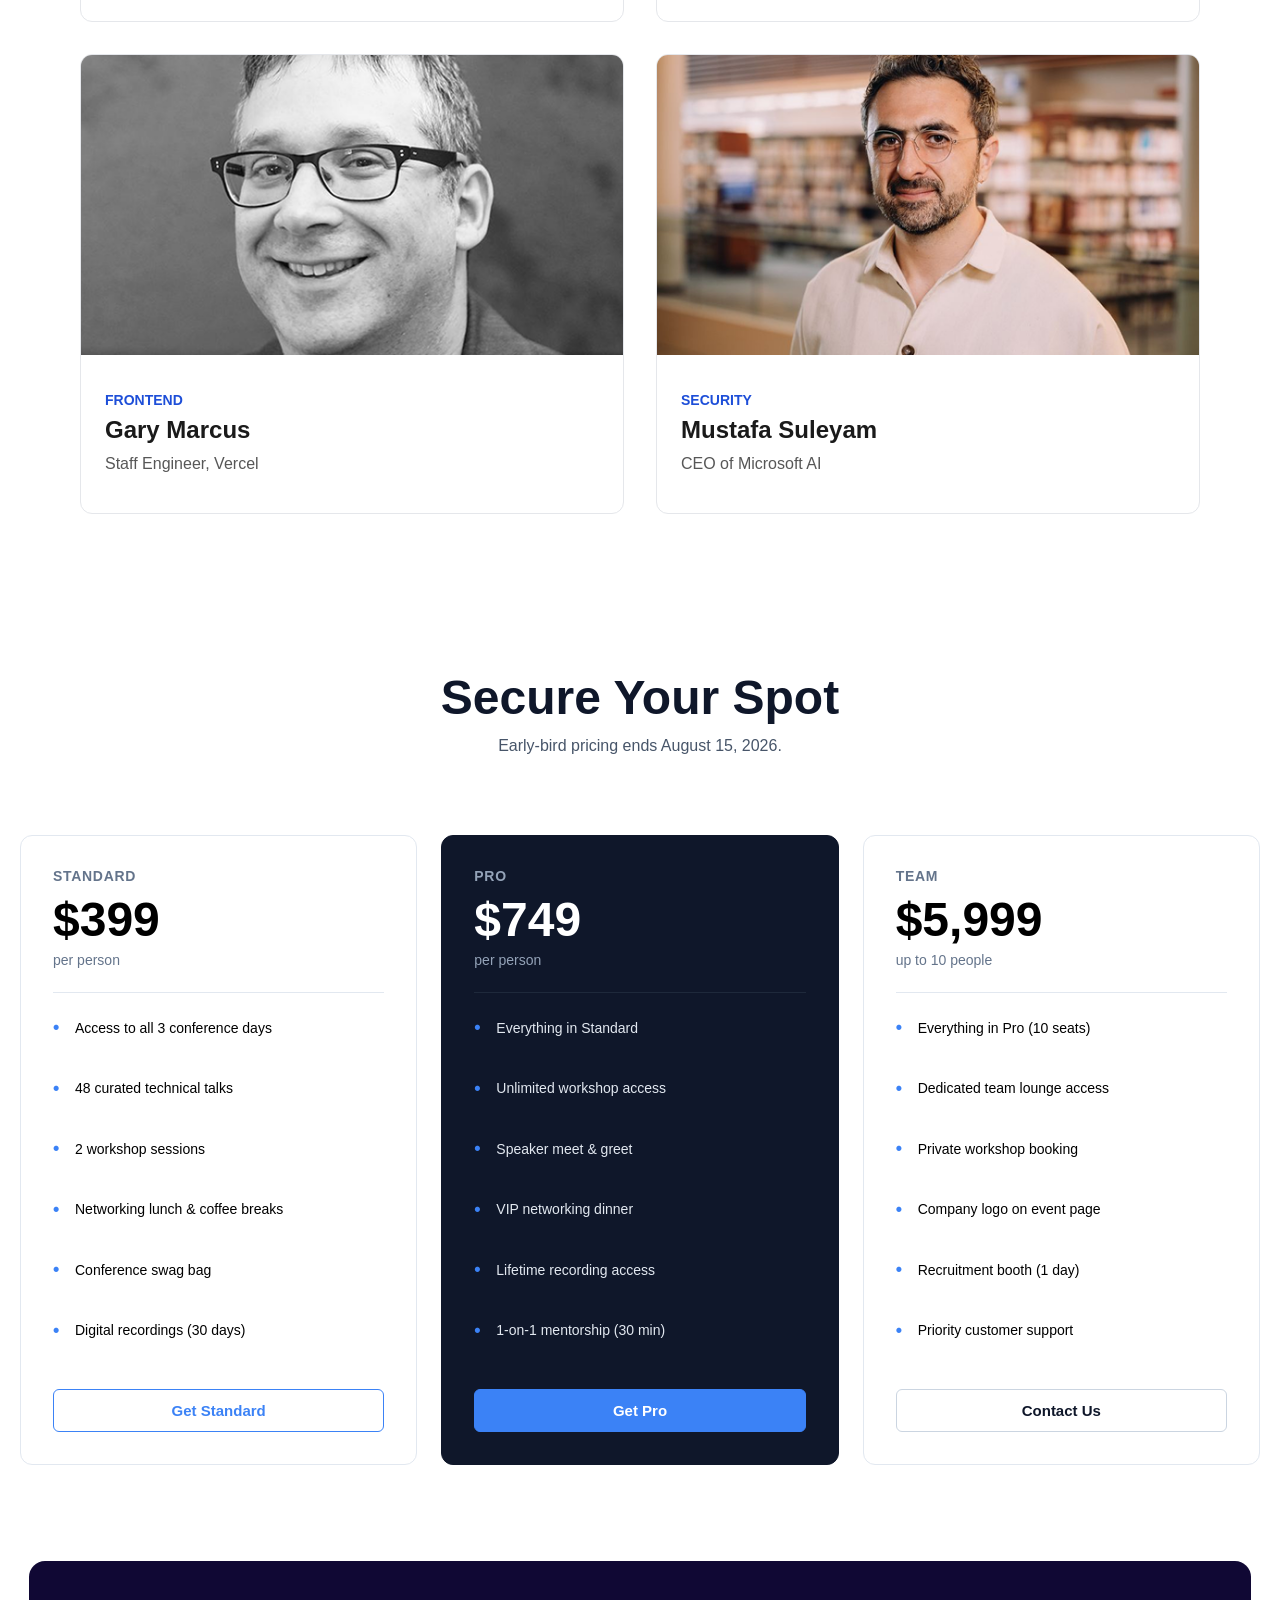
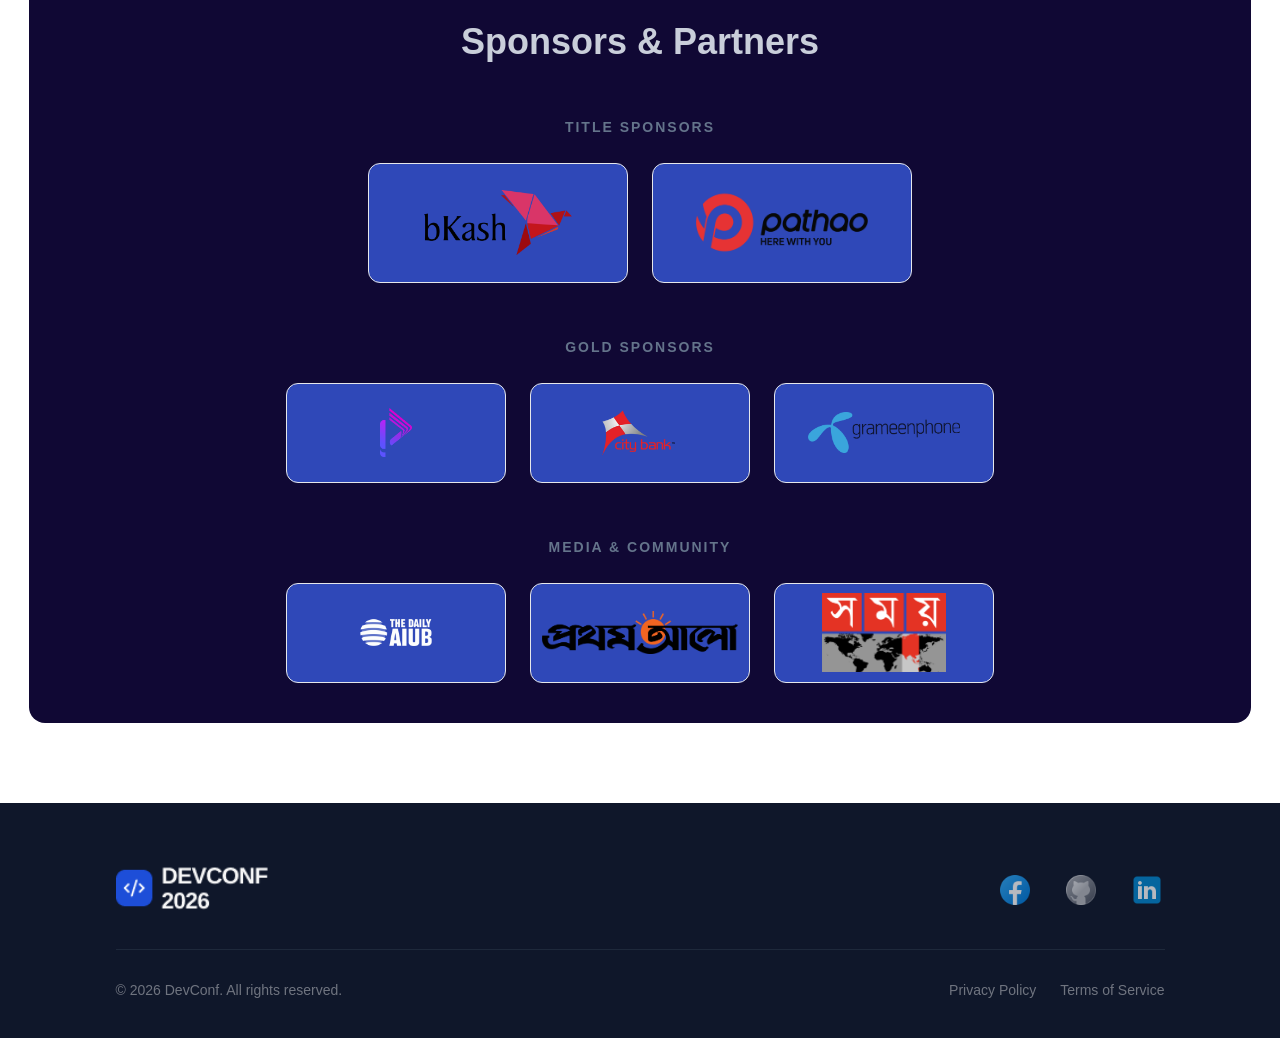
==== commit c1032591: "update footer and others section" ====
--- a/index.html
+++ b/index.html
@@ -171,13 +171,11 @@
             <h3 class="tier-title">Title Sponsors</h3>
             <div class="sponsor-grid title-sponsors">
                 <div class="sponsor-card bkash-card">
-                    <!--add img-->
-                    Bkash
+                    <img src="./assets/bkash-logo.png" alt="bKash">
 
                 </div>
                 <div class="sponsor-card pathao-card">
-                    <!--add img pathao-->
-                    pathao
+                    <img src="./assets/pathao-logo.png" alt="bKash">
 
                 </div>
 
@@ -190,9 +188,15 @@
         <div class="sponsor-tier">
             <h3 class="tier-title">Gold Sponsors</h3>
             <div class="sponsor-grid gold-sponsors">
-                <div class="sponsor-card gold-card"> Brain Station 23</div>
-                <div class="sponsor-card gold-card">BASIS</div>
-                <div class="sponsor-card gold-card">ShopU</div>
+                <div class="sponsor-card gold-card">
+                     <img src="./assets/ph-logo.png" alt="bKash">
+                    </div>
+                <div class="sponsor-card gold-card">
+                    <img src="./assets/citybank-logo.png" alt="bKash">
+                </div>
+                <div class="sponsor-card gold-card">
+                    <img src="./assets/gp-logo.png" alt="bKash">
+                </div>
 
             </div>
 
@@ -202,9 +206,15 @@
         <div class="sponsor-tier">
             <h3 class="tier-title">Media & Community</h3>
             <div class="sponsor-grid media-sponsors">
-                <div class="sponsor-card media-card-blue">The Daily AIUB</div>
-                <div class="sponsor-card media-card-dashed">Techshohor</div>
-                <div class="sponsor-card media-card-dashed">BDOSN</div>
+                <div class="sponsor-card media-card-blue">
+                    <img class="dailyaiub-logo" src="./assets/dailyaiub-logo.png" alt="da">
+                </div>
+                <div class="sponsor-card media-card-dashed">
+                    <img class="pa-logo" src="./assets/pa-logo.png" alt="PA">
+                </div>
+                <div class="sponsor-card media-card-dashed">
+                    <img class="pa-logo" src="./assets/somoytv-logo.png" alt="st">
+                </div>
 
             </div>
 
@@ -212,10 +222,37 @@
 
     </section>
 
-
-
-
-    
+    <!--footer section-->
+    <footer>
+        <div class="site-footer">
+            <div class="footer-top">
+                <div class="footer-logo">
+                    <img src="./assets/footer-logo.png" alt="Devconf 2026 Logo">
+                    </div>
+                    <div class="social-icons">
+                        <img src="./assets/fb-logo.png" alt="fb">
+                        <img src="./assets/github-logo.png" alt="fb">
+                        <img src="./assets/linkdin-logo.png" alt="fb">
+                        </div>
+                    </div>
+                    <hr class="footer-divider">
+
+                    <div class="footer-bottom">
+                        <p class="copyright">&copy; 2026 DevConf. All rights reserved. </p>
+                        <div class="footer-legal">
+                            <span>Privacy Policy</span>   
+                            <span>Terms of Service</span>                   
+                        </div>
+
+                    </div>
+
+                </div>
+
+            </div>
+
+        </div>
+    </footer>
+
     
 </body>
 </html>
--- a/style.css
+++ b/style.css
@@ -218,7 +218,7 @@
     flex-direction: column;
 }
 
-/* Highlighted Pro Card */
+/*  Pro Card */
 .card.pro {
     background: #0f172a;
     color: #ffffff;
@@ -321,16 +321,14 @@
 .btn-team:hover {
     background: #f8fafc;
 }
-/* =========================================
-   Sponsors & Partners Section
-========================================= */
+/* ---Sponsors & Partners Section-- */
 
 .sponsors {
     width: 95.4%;
     max-width: 1479px;
     margin: 0 auto 80px auto;
     padding: 60px 16px 40px;
-    background-color: #ede9fe;
+    background-color: #100834;
     border-radius: 16px;
     text-align: center;
 }
@@ -340,7 +338,7 @@
 .sponsors h2 {
     font-size: 36px;
     font-weight: 700;
-    color: #0f172a;
+    color: #c9ceda;
     margin-bottom: 56px;
     font-family: sans-serif;
 }
@@ -383,16 +381,10 @@
     align-items: center;
     width: 220px;
     height: 100px;
-    background: #ffffff;
+    background: #2f48b8;
     border: 1px solid #e5e7eb;
     border-radius: 12px;
     transition: all .3s ease;
-}
-
-.sponsor-card:hover {
-    transform: translateY(-5px);
-    box-shadow: 0 10px 20px rgba(0, 0, 0, .08);
-    cursor: pointer;
 }
 
 /* Logo */
@@ -403,9 +395,7 @@
     object-fit: contain;
 }
 
-/* ==========================
-   Title Sponsors
-========================== */
+/* Title Sponsors */
 
 .title-sponsors .sponsor-card {
     width: 260px;
@@ -417,21 +407,96 @@
     max-height: 65px;
 }
 
-/* ==========================
-   Gold Sponsors
-========================== */
+/* -- Gold Sponsors-- */
 
 .gold-card {
     width: 220px;
     height: 100px;
 }
 
-/* ==========================
-   Media & Community
-========================== */
+/*-- Media & Community-- */
 
 .media-card-blue,
 .media-card-dashed {
     width: 220px;
     height: 100px;
 }
+
+.media-sponsors .sponsor-card img {
+    max-width: 90%;
+    max-height: 80px;
+    width: auto;
+    height: auto;
+}
+.dailyaiub-logo{
+    max-width: 95%;
+    max-height: 90px;
+    width: auto;
+    height: auto;
+}
+
+
+
+/* --- Footer Section --- */
+.site-footer {
+    background-color: #0f172a; 
+    padding: 60px 115.5px 40px 115.5px;
+    font-family: 'Inter', sans-serif;
+}
+
+.footer-top {
+    display: flex;
+    justify-content: space-between;
+    align-items: center;
+    margin-bottom: 32px;
+}
+
+.footer-logo img {
+    height: 50px; 
+    
+}
+
+.social-icons {
+    display: flex;
+    gap: 30px;
+    cursor: pointer;
+}
+
+.social-icons img {
+    width: 36px;
+    height: 36px;
+    opacity: 0.7;
+    transition: opacity 0.3s ease;
+}
+
+.footer-divider {
+    border: none;
+    height: 1px;
+    background-color: #1e293b;
+    margin: 0 0 32px 0;
+}
+
+.footer-bottom {
+    display: flex;
+    justify-content: space-between;
+    align-items: center;
+}
+
+.copyright {
+    color: #ffffff;
+    opacity: 0.4;
+    font-size: 14px;
+    margin: 0;
+}
+
+.footer-legal {
+    display: flex;
+    gap: 24px;
+}
+
+.footer-legal span {
+    color:#ffffff;
+    opacity: 0.4;
+    font-size: 14px;
+    cursor: pointer;
+}
